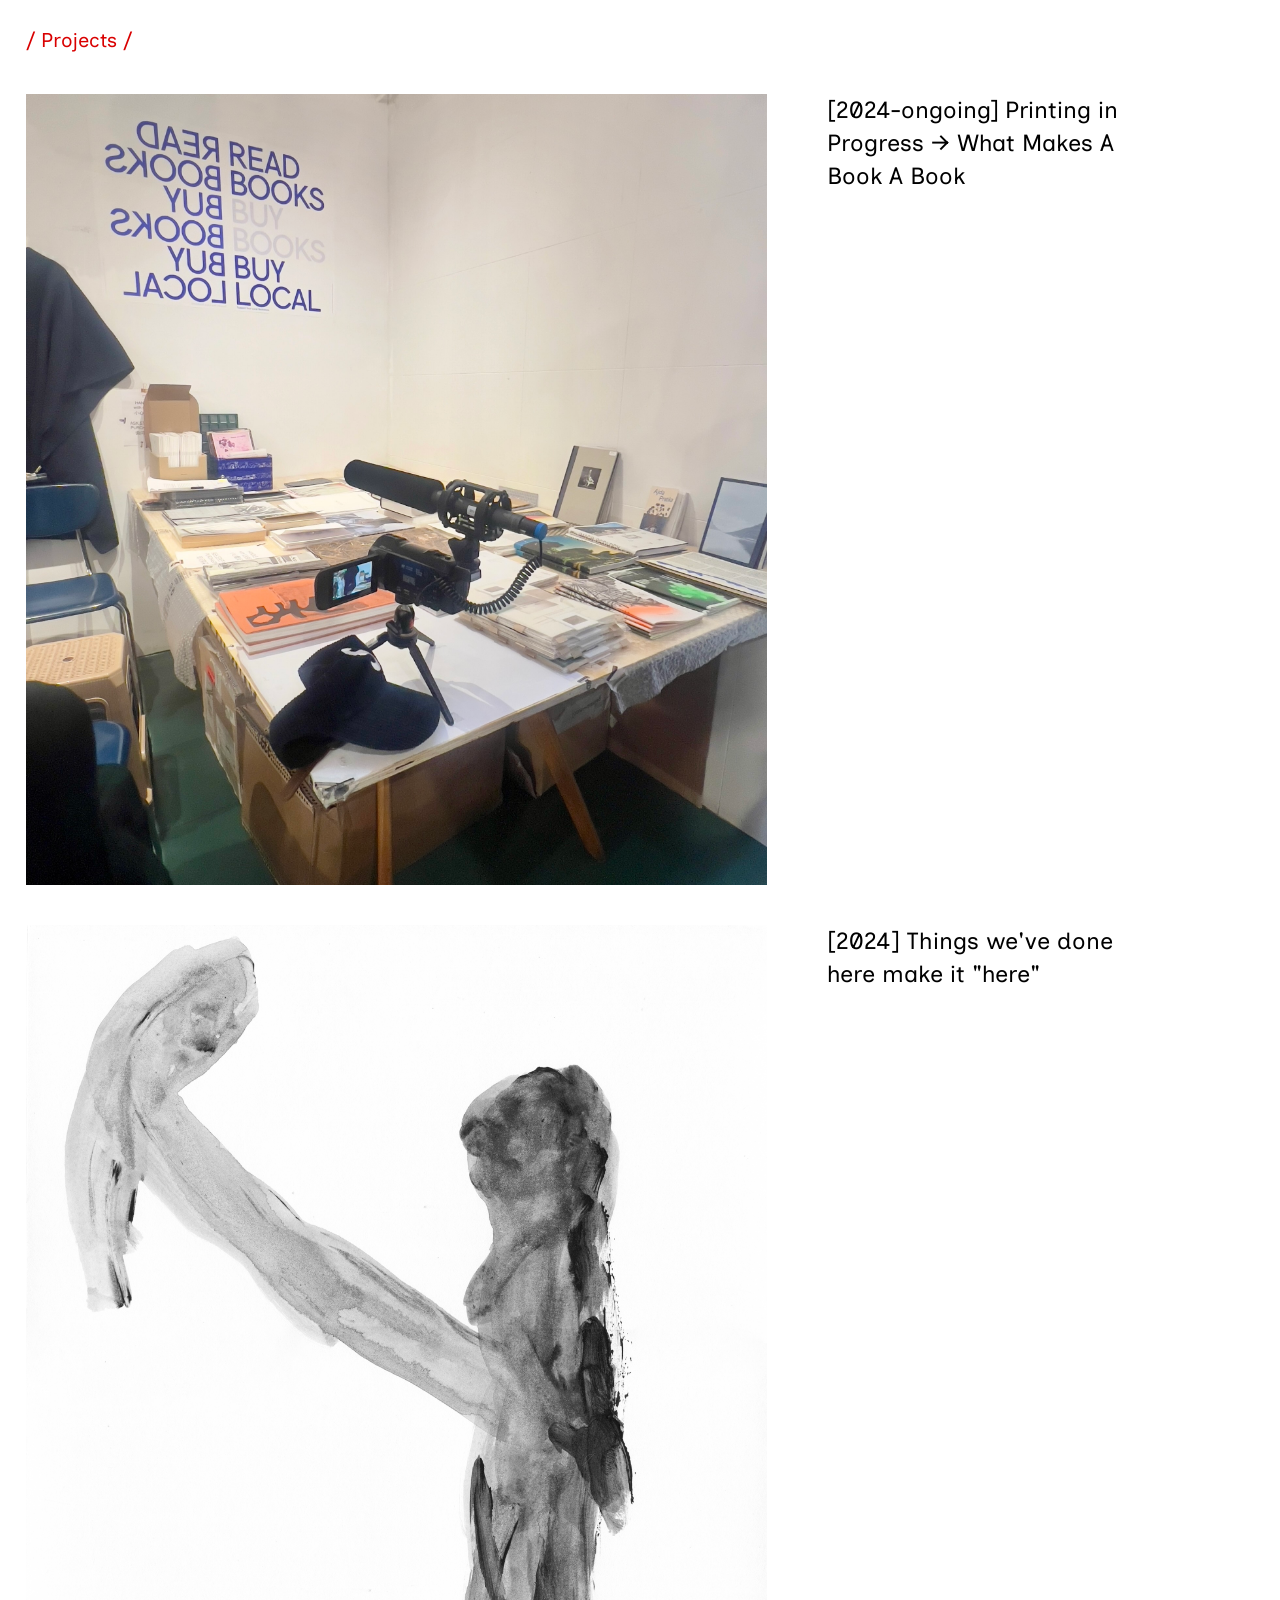
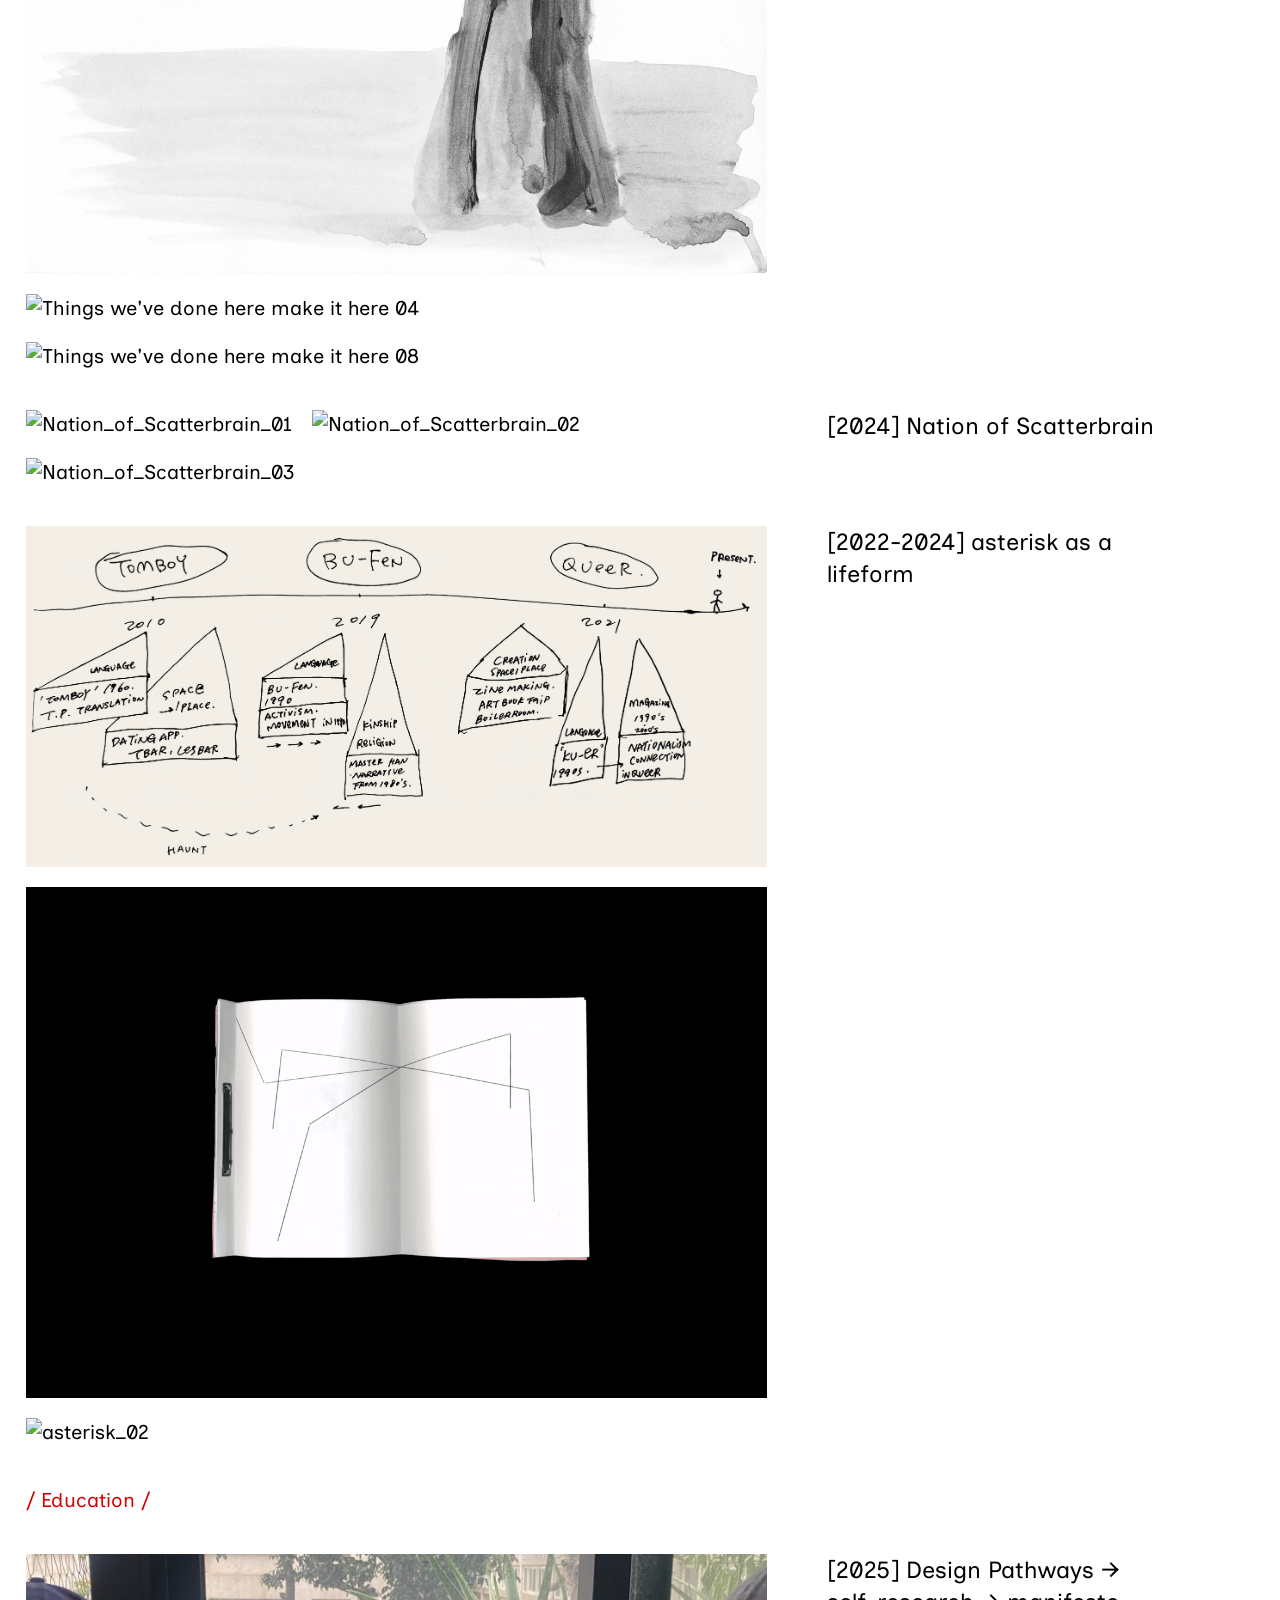
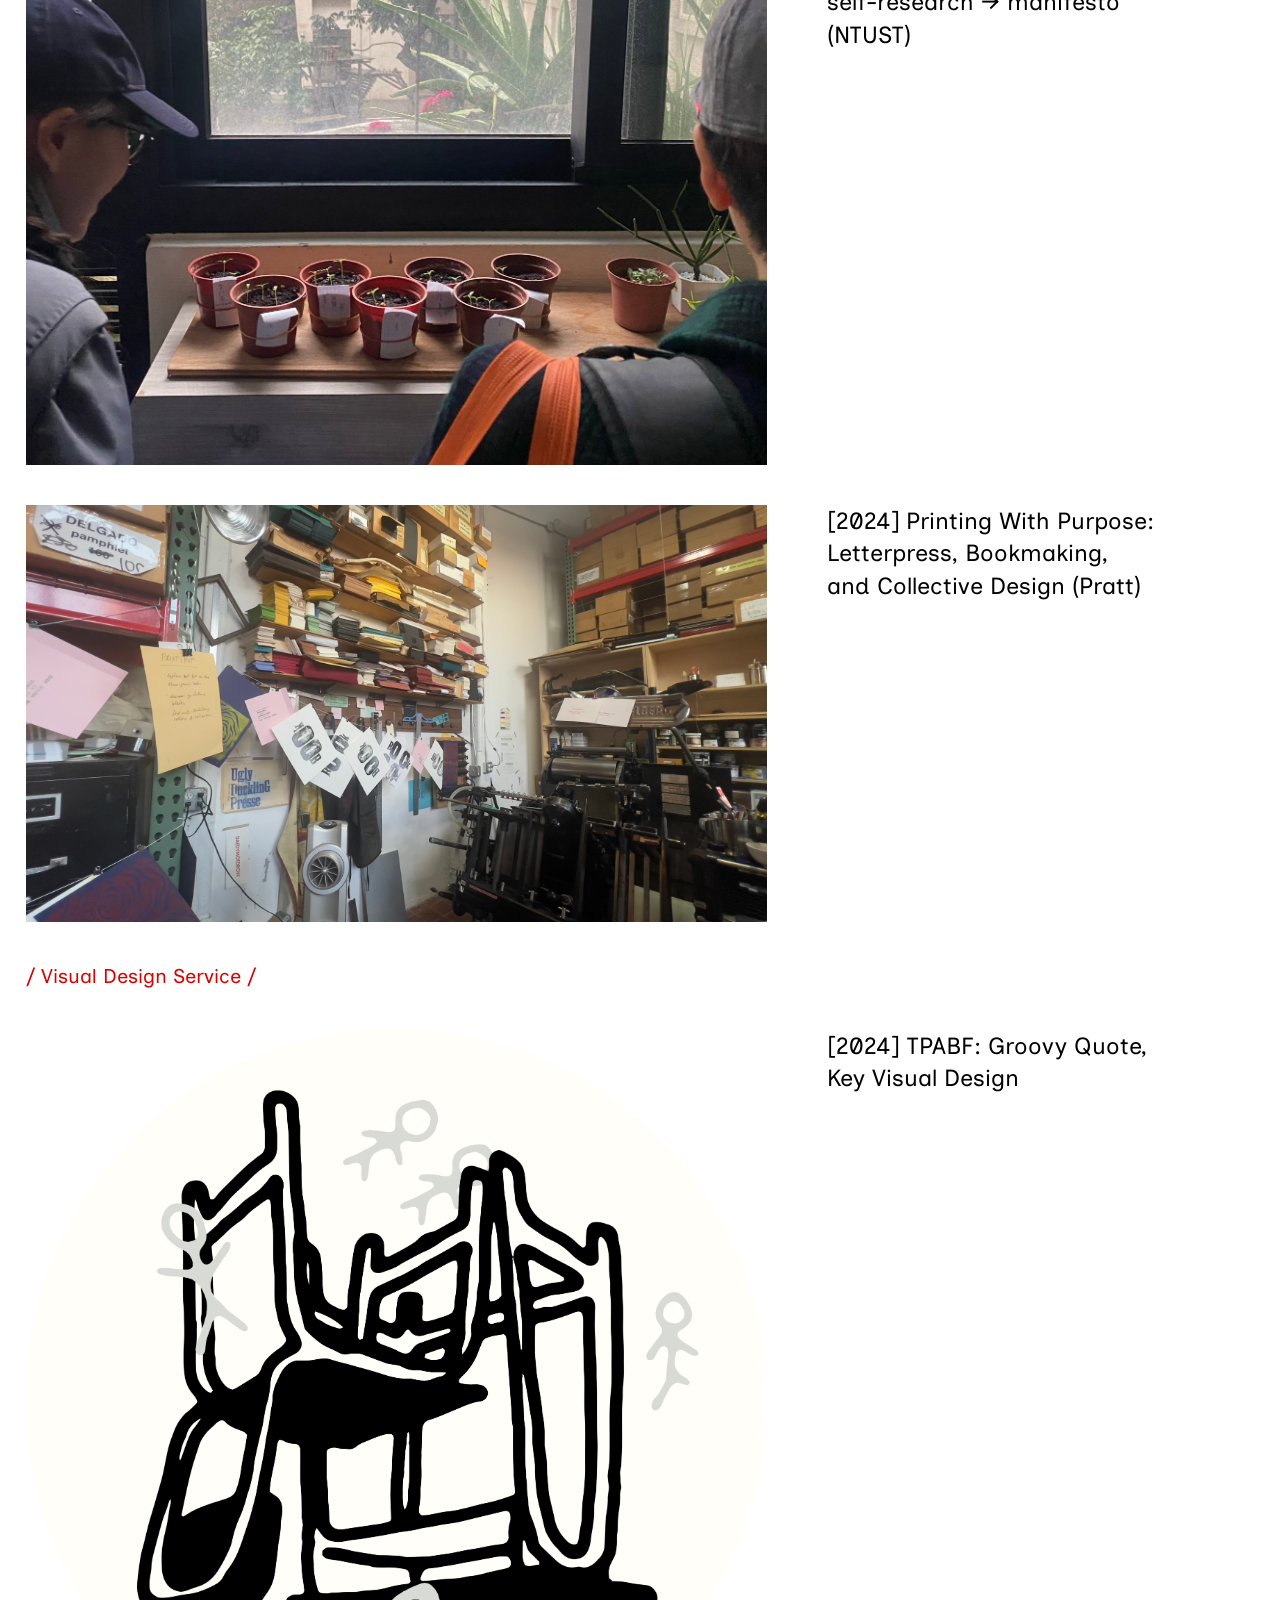
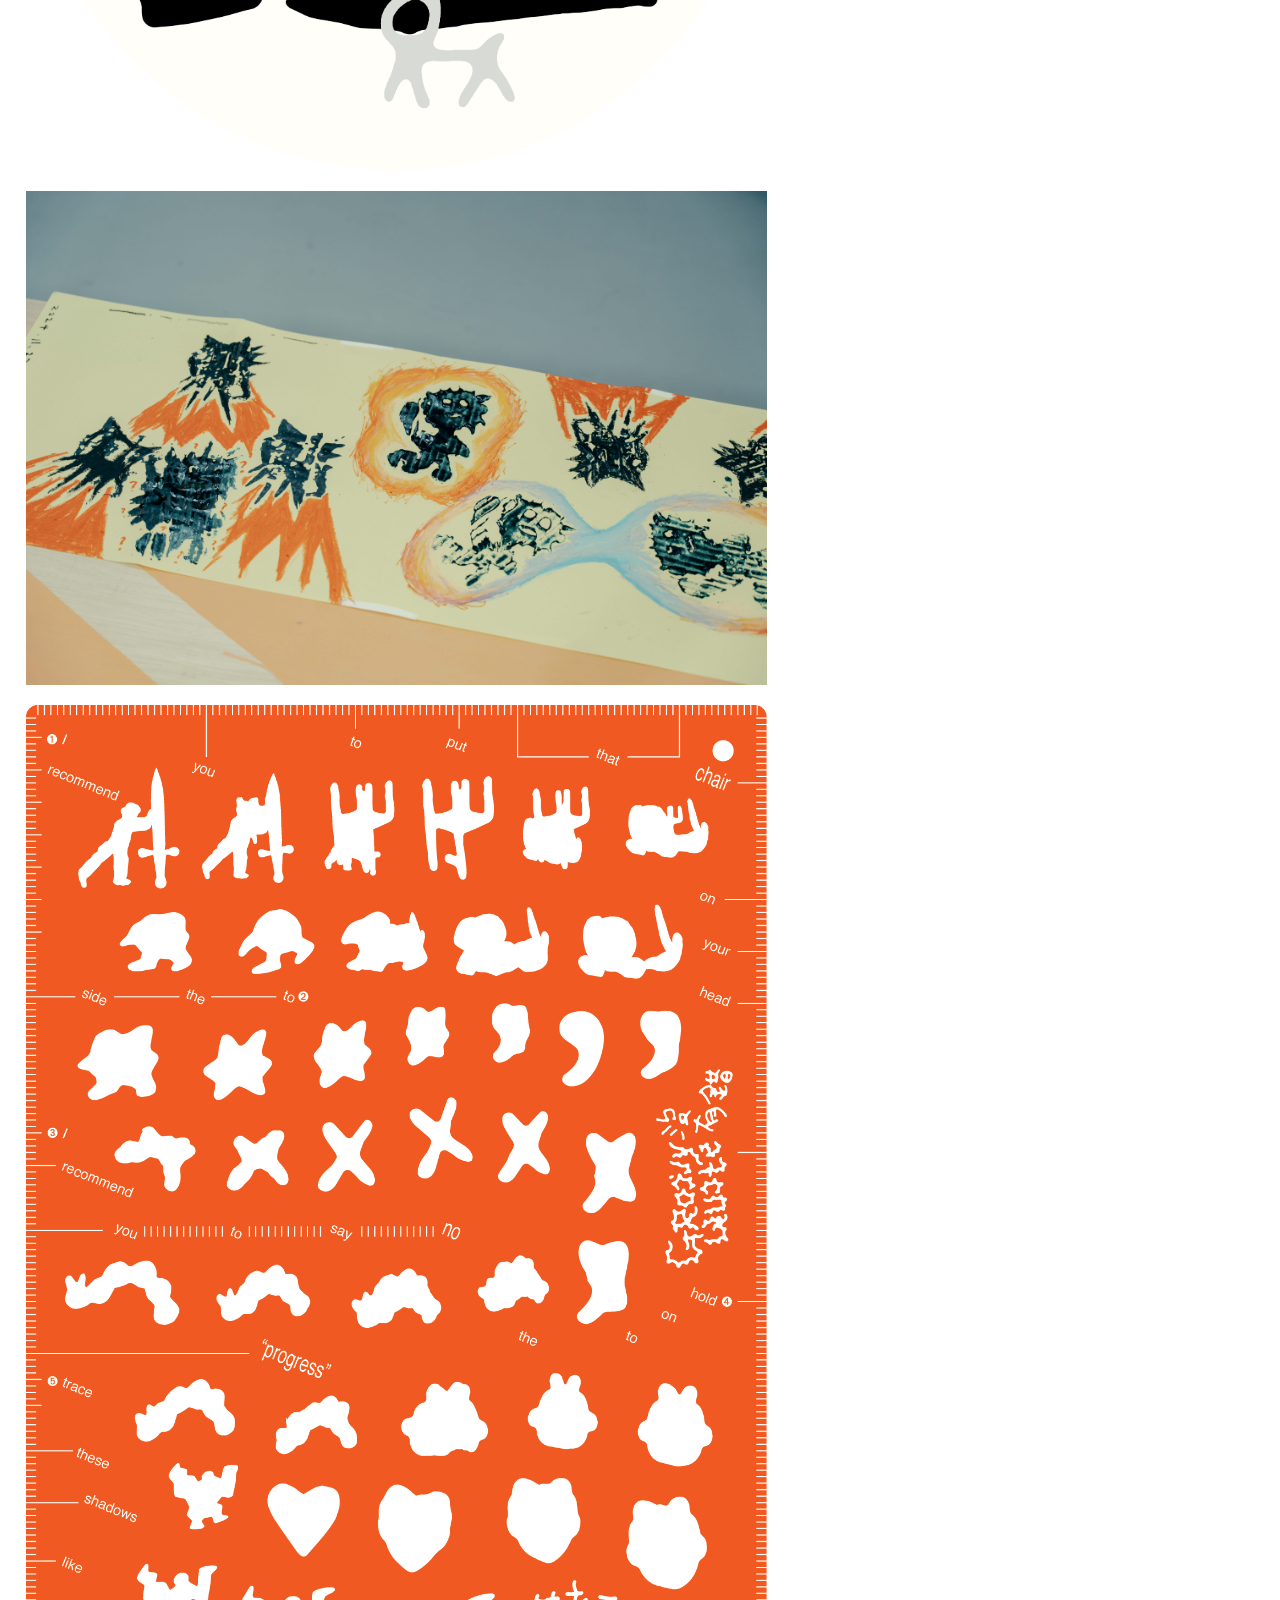
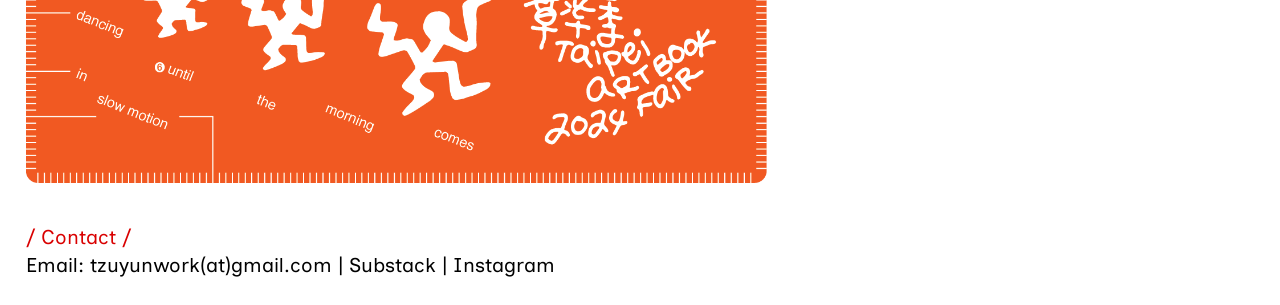
==== index.html @ a83ff228 "try out columns" ====
<!DOCTYPE html>
<html lang="en">
<head>
    <meta charset="UTF-8">
    <meta name="viewport" content="width=device-width, initial-scale=1.0">
    <title>Tzu-Yun Wei</title>

    <style>
        @import url('https://fonts.googleapis.com/css2?family=Inclusive+Sans:ital,wght@0,400;0,700;1,400;1,700&display=swap');
        
                /* Preloader styles */
        #preloader {
            position: fixed;
            top: 0;
            left: 0;
            width: 100%;
            height: 100%;
            background-color: white;
            display: flex;
            justify-content: center;
            align-items: center;
            z-index: 9999;
            transition: opacity 0.5s ease-out;
        }
        
        #preloader.fade-out {
            opacity: 0;
            pointer-events: none;
        }
        
        .preloader-gif {
            max-width: 200px;
            max-height: 200px;
        }
        
        /* Hide main content initially */
        #main-content {
            opacity: 0;
            transition: opacity 0.5s ease-in;
        }
        
        #main-content.show {
            opacity: 1;
        }

        body {
            font-family: 'Inclusive Sans', sans-serif;
            background-color: white;
            color: black;
            max-width: 90%;
            padding: 1.3em;
            margin: 0;
            line-height: 1.4;
            font-size: 20px;
        }
        
        
        a {
            color: inherit;
            text-decoration: none;
        }
        
        .title {
            color: rgb(217, 0, 0);
        }
        
        .work-item {
            margin-bottom: 0.5em;
        }

         /* Column Layout Styles */
        .project-section {
            display: grid;
            grid-template-columns: 2fr 1fr;
            gap: 2em;
            margin: 2em 0;
            align-items: start;
        }
        
        .image-container {
            display: flex;
            flex-wrap: wrap;
            gap: 1em;
            align-items: flex-start;
        }
        
        .image-container img {
            max-width: 100%;
            height: auto;
            object-fit: cover;
        }
        
        .text-container {
            padding: 0 1em;
        }
        
        .text-container h3 {
            margin: 0 0 0.5em 0;
            font-weight: 400;
        }


    </style>
</head>
<body>
    <!-- Preloader -->
    <div id="preloader">
        <img src="images/2024_preloader_memory-tapes.gif" alt="Loading..." class="preloader-gif">
    </div>

        <!-- Main Content -->
        <span class="title"> / Projects / </span>

        <!-- Project 1: What Makes A Book A Book -->
        <div class="project-section">
            <div class="image-container">
                <img src="images/WMABAB_06.JPG" alt="WMABAB_06" height="150">
            </div>
            <div class="text-container">
                <h3>[2024-ongoing] Printing in Progress → What Makes A Book A Book</h3>
            </div>
        </div>

        <!-- Project 2: Things we've done here -->
        <div class="project-section">
            <div class="image-container">
                <img src="images/things_weve_done_here_make_it_here_01.png" alt="Things we've done here make it here 01" height="180">
                <img src="images/things_weve_done_here_make_it_here_08.png" alt="Things we've done here make it here 04" height="150">
                <img src="images/things_weve_done_here_make_it_here_04.png" alt="Things we've done here make it here 08" height="100">
            </div>
            <div class="text-container">
                <h3>[2024] Things we've done here make it "here"</h3>
            </div>
        </div>

        <!-- Project 3: Nation of Scatterbrain -->
        <div class="project-section">
            <div class="image-container">
                <img src="images/Nation_of_Scatterbrain_01.jpg" alt="Nation_of_Scatterbrain_01" height="300">
                <img src="images/Nation_of_Scatterbrain_02.jpg" alt="Nation_of_Scatterbrain_02" height="200">
                <img src="images/Nation_of_Scatterbrain_03.jpg" alt="Nation_of_Scatterbrain_03" height="100">
            </div>
            <div class="text-container">
                <h3>[2024] Nation of Scatterbrain</h3>
            </div>
        </div>

        <!-- Project 4: Asterisk as a lifeform -->
        <div class="project-section">
            <div class="image-container">
                <img src="images/asterisk_01.png" alt="asterisk_01" height="100">
                <img src="images/asterisk_03.GIF" alt="asterisk_03" height="150">
                <img src="images/asterisk_02.gif" alt="asterisk_02" height="150">
            </div>
            <div class="text-container">
                <h3>[2022-2024] asterisk as a lifeform</h3>
            </div>
        </div>

        <span class="title"> / Education / </span>

        <!-- Education 1: Design Pathways -->
        <div class="project-section">
            <div class="image-container">
                <img src="images/design_paths_2.jpg" alt="design_paths_2" height="150">
            </div>
            <div class="text-container">
                <h3>[2025] Design Pathways → self-research → manifesto (NTUST)</h3>
            </div>
        </div>

        <!-- Education 2: Printing With Purpose -->
        <div class="project-section">
            <div class="image-container">
                <img src="images/Printing_with_purpose.jpg" alt="Printing_with_purpose" height="150">
            </div>
            <div class="text-container">
                <h3>[2024] Printing With Purpose: Letterpress, Bookmaking, and Collective Design (Pratt)</h3>
            </div>
        </div>

        <span class="title"> / Visual Design Service / </span>

        <!-- Service: TPABF -->
        <div class="project-section">
            <div class="image-container">
                <img src="images/tpabf_03.png" alt="tpabf_03" height="200">
                <img src="images/tpabf_06.jpg" alt="tpabf_06" height="100">
                <img src="images/tpabf_07.png" alt="tpabf_07" height="150">
            </div>
            <div class="text-container">
                <h3>[2024] TPABF: Groovy Quote, Key Visual Design</h3>
            </div>
        </div>

    <div>
        <span class="title"> / Contact / </span><br>
        Email: tzuyunwork(at)gmail.com | <a href="https://tzusnotebook.substack.com/">Substack</a> | <a href="https://www.instagram.com/bushwasroom/">Instagram </a>
    </div>

    <script>
        // Preloader functionality
        window.addEventListener('load', function() {
            const preloader = document.getElementById('preloader');
            const mainContent = document.getElementById('main-content');
            
            // Wait a minimum of 2 seconds to show the preloader
            setTimeout(function() {
                preloader.classList.add('fade-out');
                mainContent.classList.add('show');
                
                // Remove preloader from DOM after fade out
                setTimeout(function() {
                    preloader.style.display = 'none';
                }, 500);
            }, 2000);
        });
        
        // Fallback: Hide preloader after 5 seconds regardless
        setTimeout(function() {
            const preloader = document.getElementById('preloader');
            const mainContent = document.getElementById('main-content');
            
            if (preloader && !preloader.classList.contains('fade-out')) {
                preloader.classList.add('fade-out');
                mainContent.classList.add('show');
                
                setTimeout(function() {
                    preloader.style.display = 'none';
                }, 500);
            }
        }, 5000);
    </script>    
</body>
</html>
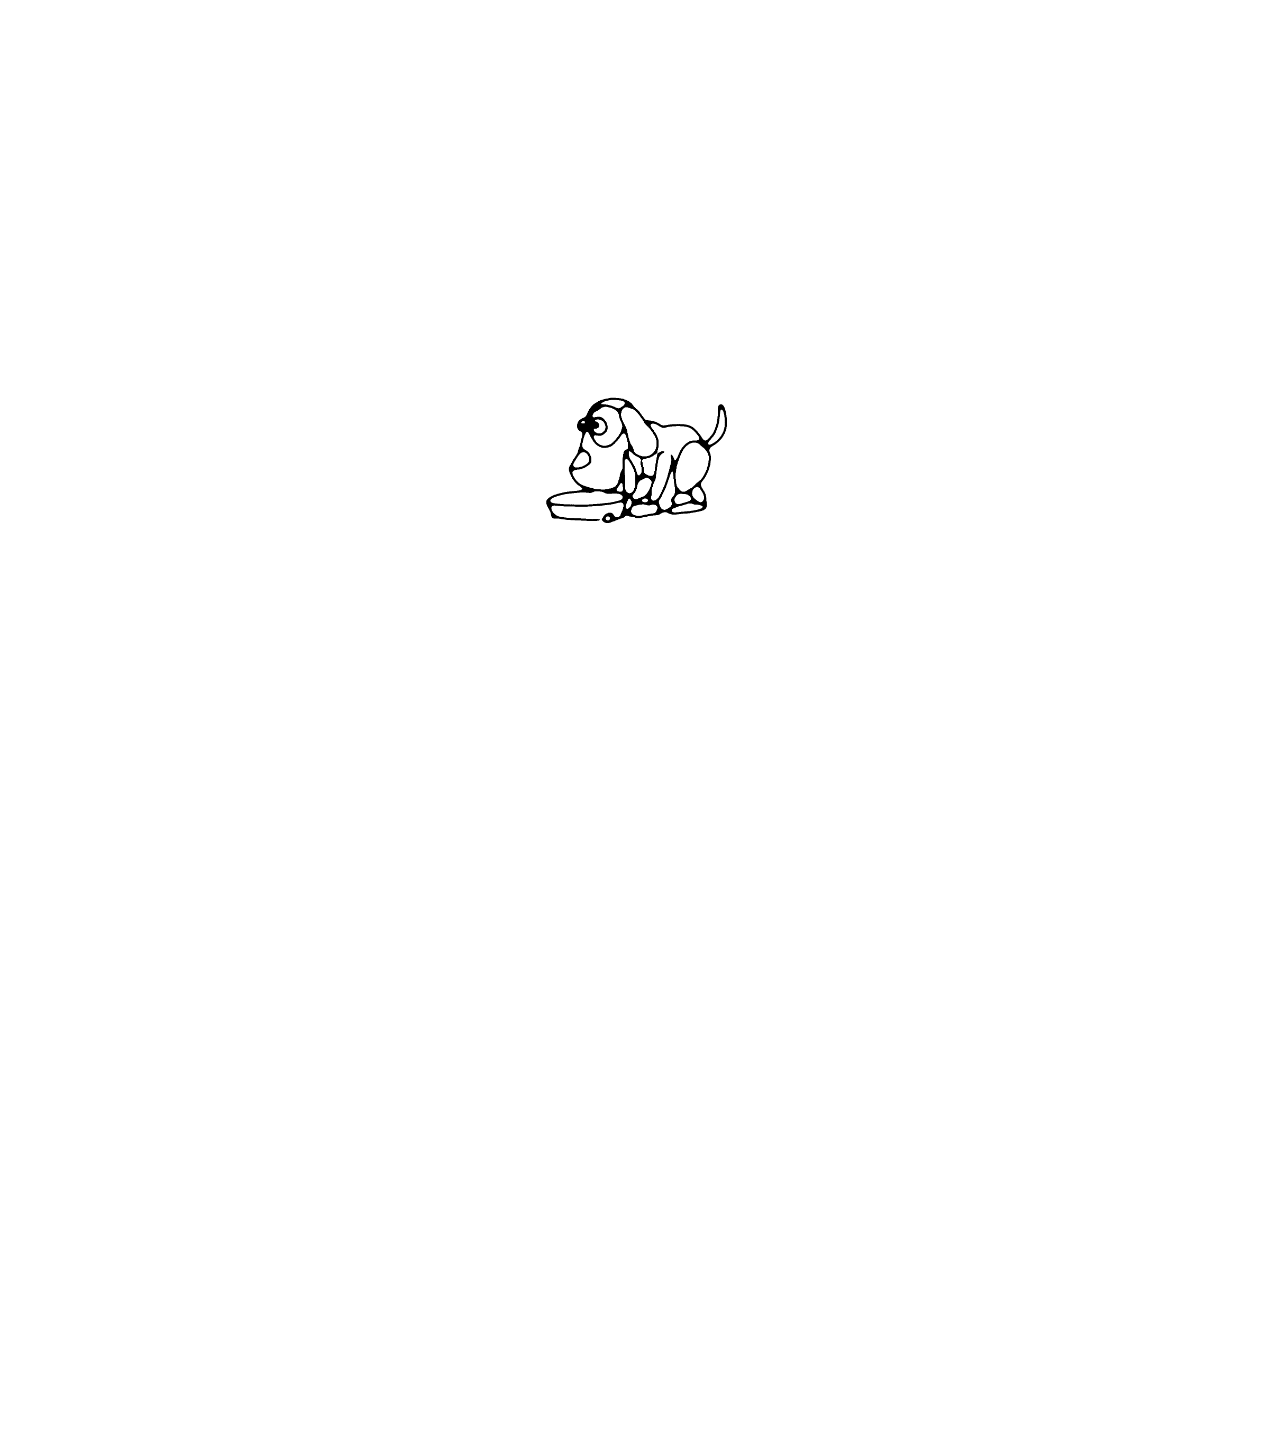
==== commit 2e3bd604: "o it works out bad" ====
--- a/index.html
+++ b/index.html
@@ -68,36 +68,35 @@
             margin-bottom: 0.5em;
         }
 
-         /* Column Layout Styles */
-        .project-section {
-            display: grid;
-            grid-template-columns: 2fr 1fr;
-            gap: 2em;
-            margin: 2em 0;
-            align-items: start;
+        /* Mobile responsive adjustments */
+        /* @media screen and (max-width: 768px) {
+            body {
+                font-size: 16px;
+                padding: 1em;
+            }
+            
+            img {
+                max-width: 100%;
+                height: auto !important;
+            }
+            
+            .preloader-gif {
+                max-width: 150px;
+                max-height: 150px;
+            }
         }
         
-        .image-container {
-            display: flex;
-            flex-wrap: wrap;
-            gap: 1em;
-            align-items: flex-start;
-        }
-        
-        .image-container img {
-            max-width: 100%;
-            height: auto;
-            object-fit: cover;
-        }
-        
-        .text-container {
-            padding: 0 1em;
-        }
-        
-        .text-container h3 {
-            margin: 0 0 0.5em 0;
-            font-weight: 400;
-        }
+        @media screen and (max-width: 480px) {
+            body {
+                font-size: 14px;
+                padding: 0.5em;
+            }
+            
+            .preloader-gif {
+                max-width: 100px;
+                max-height: 100px;
+            }
+        } */
 
 
     </style>
@@ -109,89 +108,32 @@
     </div>
 
         <!-- Main Content -->
-        <span class="title"> / Projects / </span>
+    <div id="main-content">
+    <div>
+        <img src="images/tzu.jpg" alt="tzu" height="50"> Tzu-Yun Wei (they/them) is a Taiwanese artist/designer living in Taipei. They view design as a strategic tactic to foster relatedness. Their process-based practice explores identity, multiplicity in lived experience through drawing/writing, design and curations.
+        <br><br>
+        They have collaborated with mission-driven nonprofits like Right To Play, Ugly Duckling Presse, Processing Foundation, Taipei Art Book Fair and ONEeducation to develop teaching materials for related communities.
+        As an educator, Tzu-Yun has led courses and workshops in design writing and poetic technology for Pratt Institute and National Taiwan University of Science and Technology.
+        <br><br>
+        Tzu-Yun holds an M.F.A. in Communications Design from Pratt Institute. Currently works as a co-founder Co-Assembly—a Taiwanese co-op investigating the collective power of humanizing data through research, experimentation and organizing.
+    </div>
+    
+    <div>
+        <br><br>
+        <span class="title"> / Projects / </span><br>
+        <img src="images/WMABAB_06.JPG" alt="WMABAB_06" height="150">
+        [2024-ongoing] Printing in Progress → What Makes A Book A Book <img src="images/things_weve_done_here_make_it_here_01.png" alt="Things we've done here make it here 01" height="180"> <img src="images/things_weve_done_here_make_it_here_08.png" alt="Things we've done here make it here 04" height="150">
+        <img src="images/things_weve_done_here_make_it_here_04.png" alt="Things we've done here make it here 08" height="100"> [2024] Things we've done here make it "here" <img src="images/Nation_of_Scatterbrain_01.jpg" alt="Nation_of_Scatterbrain_01" height="300">
+        <img src="images/Nation_of_Scatterbrain_02.jpg" alt="Nation_of_Scatterbrain_02" height="200"> <img src="images/Nation_of_Scatterbrain_03.jpg" alt="Nation_of_Scatterbrain_03" height="100"> [2024] Nation of Scatterbrain
+        <img src="images/asterisk_01.png" alt="asterisk_01" height="100"> <img src="images/asterisk_03.GIF" alt="asterisk_03" height="150"> <img src="images/asterisk_02.gif" alt="asterisk_02" height="150"> [2022-2024] asterisk as a lifeform
 
-        <!-- Project 1: What Makes A Book A Book -->
-        <div class="project-section">
-            <div class="image-container">
-                <img src="images/WMABAB_06.JPG" alt="WMABAB_06" height="150">
-            </div>
-            <div class="text-container">
-                <h3>[2024-ongoing] Printing in Progress → What Makes A Book A Book</h3>
-            </div>
-        </div>
-
-        <!-- Project 2: Things we've done here -->
-        <div class="project-section">
-            <div class="image-container">
-                <img src="images/things_weve_done_here_make_it_here_01.png" alt="Things we've done here make it here 01" height="180">
-                <img src="images/things_weve_done_here_make_it_here_08.png" alt="Things we've done here make it here 04" height="150">
-                <img src="images/things_weve_done_here_make_it_here_04.png" alt="Things we've done here make it here 08" height="100">
-            </div>
-            <div class="text-container">
-                <h3>[2024] Things we've done here make it "here"</h3>
-            </div>
-        </div>
-
-        <!-- Project 3: Nation of Scatterbrain -->
-        <div class="project-section">
-            <div class="image-container">
-                <img src="images/Nation_of_Scatterbrain_01.jpg" alt="Nation_of_Scatterbrain_01" height="300">
-                <img src="images/Nation_of_Scatterbrain_02.jpg" alt="Nation_of_Scatterbrain_02" height="200">
-                <img src="images/Nation_of_Scatterbrain_03.jpg" alt="Nation_of_Scatterbrain_03" height="100">
-            </div>
-            <div class="text-container">
-                <h3>[2024] Nation of Scatterbrain</h3>
-            </div>
-        </div>
-
-        <!-- Project 4: Asterisk as a lifeform -->
-        <div class="project-section">
-            <div class="image-container">
-                <img src="images/asterisk_01.png" alt="asterisk_01" height="100">
-                <img src="images/asterisk_03.GIF" alt="asterisk_03" height="150">
-                <img src="images/asterisk_02.gif" alt="asterisk_02" height="150">
-            </div>
-            <div class="text-container">
-                <h3>[2022-2024] asterisk as a lifeform</h3>
-            </div>
-        </div>
-
-        <span class="title"> / Education / </span>
-
-        <!-- Education 1: Design Pathways -->
-        <div class="project-section">
-            <div class="image-container">
-                <img src="images/design_paths_2.jpg" alt="design_paths_2" height="150">
-            </div>
-            <div class="text-container">
-                <h3>[2025] Design Pathways → self-research → manifesto (NTUST)</h3>
-            </div>
-        </div>
-
-        <!-- Education 2: Printing With Purpose -->
-        <div class="project-section">
-            <div class="image-container">
-                <img src="images/Printing_with_purpose.jpg" alt="Printing_with_purpose" height="150">
-            </div>
-            <div class="text-container">
-                <h3>[2024] Printing With Purpose: Letterpress, Bookmaking, and Collective Design (Pratt)</h3>
-            </div>
-        </div>
-
-        <span class="title"> / Visual Design Service / </span>
-
-        <!-- Service: TPABF -->
-        <div class="project-section">
-            <div class="image-container">
-                <img src="images/tpabf_03.png" alt="tpabf_03" height="200">
-                <img src="images/tpabf_06.jpg" alt="tpabf_06" height="100">
-                <img src="images/tpabf_07.png" alt="tpabf_07" height="150">
-            </div>
-            <div class="text-container">
-                <h3>[2024] TPABF: Groovy Quote, Key Visual Design</h3>
-            </div>
-        </div>
+        <span class="title"> / Education / </span> <img src="images/design_paths_2.jpg" alt="design_paths_2" height="150"> [2025] Design Pathways → self-research → manifesto (NTUST) <img src="images/Printing_with_purpose.jpg" alt="Printing_with_purpose" height="150"> [2024] Printing With Purpose: Letterpress, Bookmaking, and Collective Design (Pratt) <span class="title"> / Visual Design Service / </span><br>
+        <img src="images/tpabf_03.png" alt="tpabf_03" height="200">
+        <img src="images/tpabf_06.jpg" alt="tpabf_06" height="100">
+        <img src="images/tpabf_07.png" alt="tpabf_07" height="150">
+        [2024] TPABF: Groovy Quote, Key Visual Design<br>
+        <br> <img src="images/2024_preloader_memory-tapes.gif" alt="2024_preloader_memory-tapes" height="50"> <br>
+    </div>
 
     <div>
         <span class="title"> / Contact / </span><br>
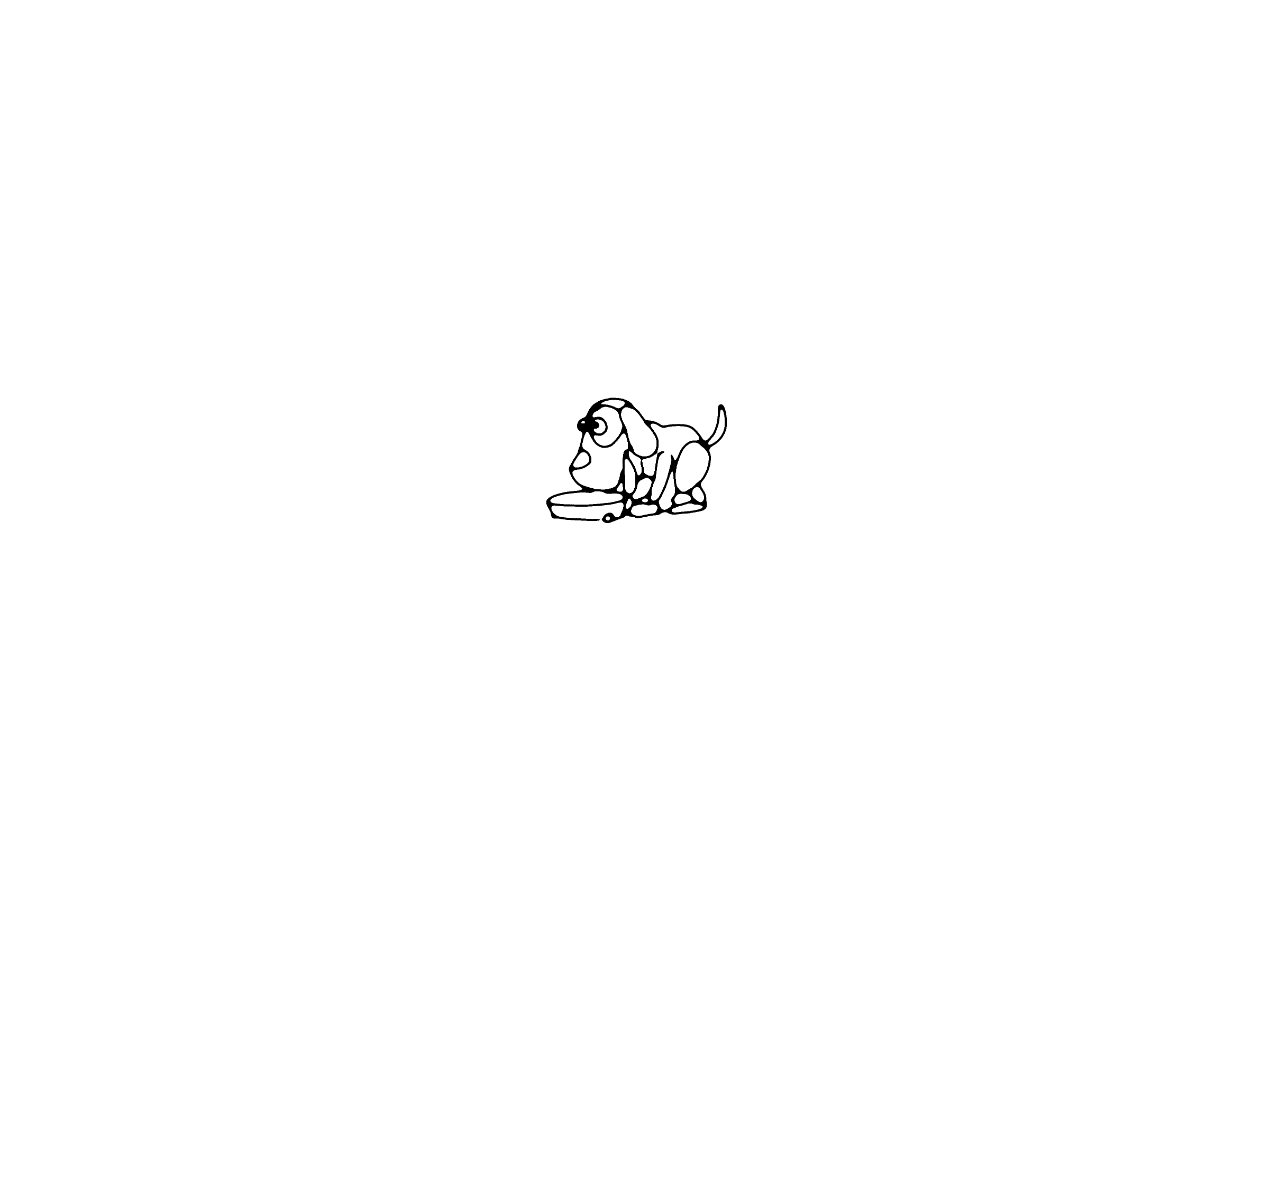
==== commit 8a5edbbf: "change all the images' height to 50" ====
--- a/index.html
+++ b/index.html
@@ -121,16 +121,16 @@
     <div>
         <br><br>
         <span class="title"> / Projects / </span><br>
-        <img src="images/WMABAB_06.JPG" alt="WMABAB_06" height="150">
-        [2024-ongoing] Printing in Progress → What Makes A Book A Book <img src="images/things_weve_done_here_make_it_here_01.png" alt="Things we've done here make it here 01" height="180"> <img src="images/things_weve_done_here_make_it_here_08.png" alt="Things we've done here make it here 04" height="150">
-        <img src="images/things_weve_done_here_make_it_here_04.png" alt="Things we've done here make it here 08" height="100"> [2024] Things we've done here make it "here" <img src="images/Nation_of_Scatterbrain_01.jpg" alt="Nation_of_Scatterbrain_01" height="300">
-        <img src="images/Nation_of_Scatterbrain_02.jpg" alt="Nation_of_Scatterbrain_02" height="200"> <img src="images/Nation_of_Scatterbrain_03.jpg" alt="Nation_of_Scatterbrain_03" height="100"> [2024] Nation of Scatterbrain
-        <img src="images/asterisk_01.png" alt="asterisk_01" height="100"> <img src="images/asterisk_03.GIF" alt="asterisk_03" height="150"> <img src="images/asterisk_02.gif" alt="asterisk_02" height="150"> [2022-2024] asterisk as a lifeform
+        <img src="images/WMABAB_06.JPG" alt="WMABAB_06" height="50">
+        [2024-ongoing] Printing in Progress → What Makes A Book A Book <img src="images/things_weve_done_here_make_it_here_01.png" alt="Things we've done here make it here 01" height="180"> <img src="images/things_weve_done_here_make_it_here_08.png" alt="Things we've done here make it here 04" height="50">
+        <img src="images/things_weve_done_here_make_it_here_04.png" alt="Things we've done here make it here 08" height="100"> [2024] Things we've done here make it "here" <img src="images/Nation_of_Scatterbrain_01.jpg" alt="Nation_of_Scatterbrain_01" height="50">
+        <img src="images/Nation_of_Scatterbrain_02.jpg" alt="Nation_of_Scatterbrain_02" height="50"> <img src="images/Nation_of_Scatterbrain_03.jpg" alt="Nation_of_Scatterbrain_03" height="50"> [2024] Nation of Scatterbrain
+        <img src="images/asterisk_01.png" alt="asterisk_01" height="50"> <img src="images/asterisk_03.GIF" alt="asterisk_03" height="50"> <img src="images/asterisk_02.gif" alt="asterisk_02" height="50"> [2022-2024] asterisk as a lifeform
 
-        <span class="title"> / Education / </span> <img src="images/design_paths_2.jpg" alt="design_paths_2" height="150"> [2025] Design Pathways → self-research → manifesto (NTUST) <img src="images/Printing_with_purpose.jpg" alt="Printing_with_purpose" height="150"> [2024] Printing With Purpose: Letterpress, Bookmaking, and Collective Design (Pratt) <span class="title"> / Visual Design Service / </span><br>
-        <img src="images/tpabf_03.png" alt="tpabf_03" height="200">
-        <img src="images/tpabf_06.jpg" alt="tpabf_06" height="100">
-        <img src="images/tpabf_07.png" alt="tpabf_07" height="150">
+        <span class="title"> / Education / </span> <img src="images/design_paths_2.jpg" alt="design_paths_2" height="50"> [2025] Design Pathways → self-research → manifesto (NTUST) <img src="images/Printing_with_purpose.jpg" alt="Printing_with_purpose" height="150"> [2024] Printing With Purpose: Letterpress, Bookmaking, and Collective Design (Pratt) <span class="title"> / Visual Design Service / </span><br>
+        <img src="images/tpabf_03.png" alt="tpabf_03" height="50">
+        <img src="images/tpabf_06.jpg" alt="tpabf_06" height="50">
+        <img src="images/tpabf_07.png" alt="tpabf_07" height="50">
         [2024] TPABF: Groovy Quote, Key Visual Design<br>
         <br> <img src="images/2024_preloader_memory-tapes.gif" alt="2024_preloader_memory-tapes" height="50"> <br>
     </div>
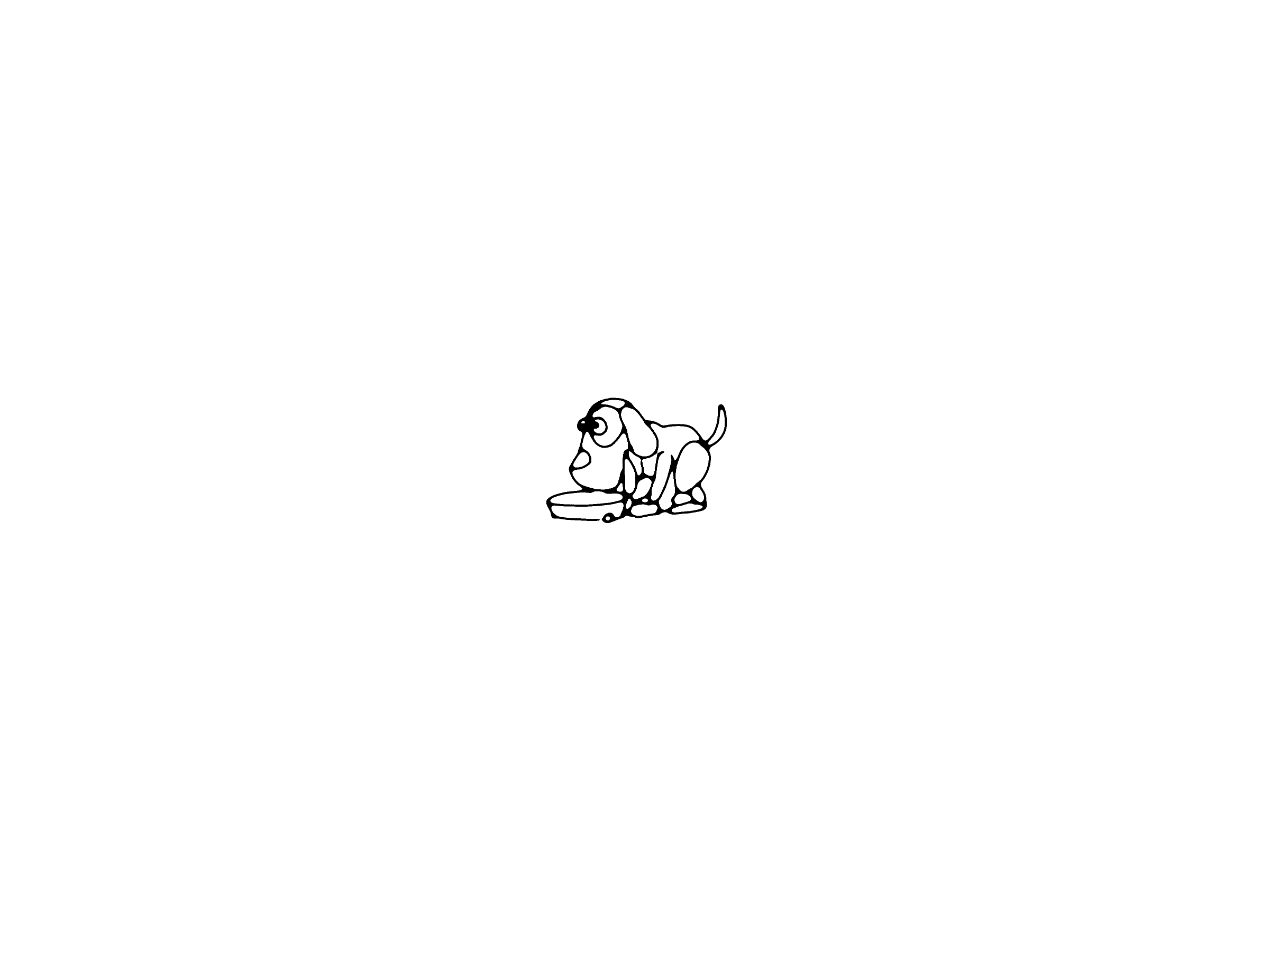
==== commit c5744ac3: "all 50" ====
--- a/index.html
+++ b/index.html
@@ -122,12 +122,12 @@
         <br><br>
         <span class="title"> / Projects / </span><br>
         <img src="images/WMABAB_06.JPG" alt="WMABAB_06" height="50">
-        [2024-ongoing] Printing in Progress → What Makes A Book A Book <img src="images/things_weve_done_here_make_it_here_01.png" alt="Things we've done here make it here 01" height="180"> <img src="images/things_weve_done_here_make_it_here_08.png" alt="Things we've done here make it here 04" height="50">
-        <img src="images/things_weve_done_here_make_it_here_04.png" alt="Things we've done here make it here 08" height="100"> [2024] Things we've done here make it "here" <img src="images/Nation_of_Scatterbrain_01.jpg" alt="Nation_of_Scatterbrain_01" height="50">
+        [2024-ongoing] Printing in Progress → What Makes A Book A Book <img src="images/things_weve_done_here_make_it_here_01.png" alt="Things we've done here make it here 01" height="50"> <img src="images/things_weve_done_here_make_it_here_08.png" alt="Things we've done here make it here 04" height="50">
+        <img src="images/things_weve_done_here_make_it_here_04.png" alt="Things we've done here make it here 08" height="50"> [2024] Things we've done here make it "here" <img src="images/Nation_of_Scatterbrain_01.jpg" alt="Nation_of_Scatterbrain_01" height="50">
         <img src="images/Nation_of_Scatterbrain_02.jpg" alt="Nation_of_Scatterbrain_02" height="50"> <img src="images/Nation_of_Scatterbrain_03.jpg" alt="Nation_of_Scatterbrain_03" height="50"> [2024] Nation of Scatterbrain
         <img src="images/asterisk_01.png" alt="asterisk_01" height="50"> <img src="images/asterisk_03.GIF" alt="asterisk_03" height="50"> <img src="images/asterisk_02.gif" alt="asterisk_02" height="50"> [2022-2024] asterisk as a lifeform
 
-        <span class="title"> / Education / </span> <img src="images/design_paths_2.jpg" alt="design_paths_2" height="50"> [2025] Design Pathways → self-research → manifesto (NTUST) <img src="images/Printing_with_purpose.jpg" alt="Printing_with_purpose" height="150"> [2024] Printing With Purpose: Letterpress, Bookmaking, and Collective Design (Pratt) <span class="title"> / Visual Design Service / </span><br>
+        <span class="title"> / Education / </span> <img src="images/design_paths_2.jpg" alt="design_paths_2" height="50"> [2025] Design Pathways → self-research → manifesto (NTUST) <img src="images/Printing_with_purpose.jpg" alt="Printing_with_purpose" height="50"> [2024] Printing With Purpose: Letterpress, Bookmaking, and Collective Design (Pratt) <span class="title"> / Visual Design Service / </span><br>
         <img src="images/tpabf_03.png" alt="tpabf_03" height="50">
         <img src="images/tpabf_06.jpg" alt="tpabf_06" height="50">
         <img src="images/tpabf_07.png" alt="tpabf_07" height="50">
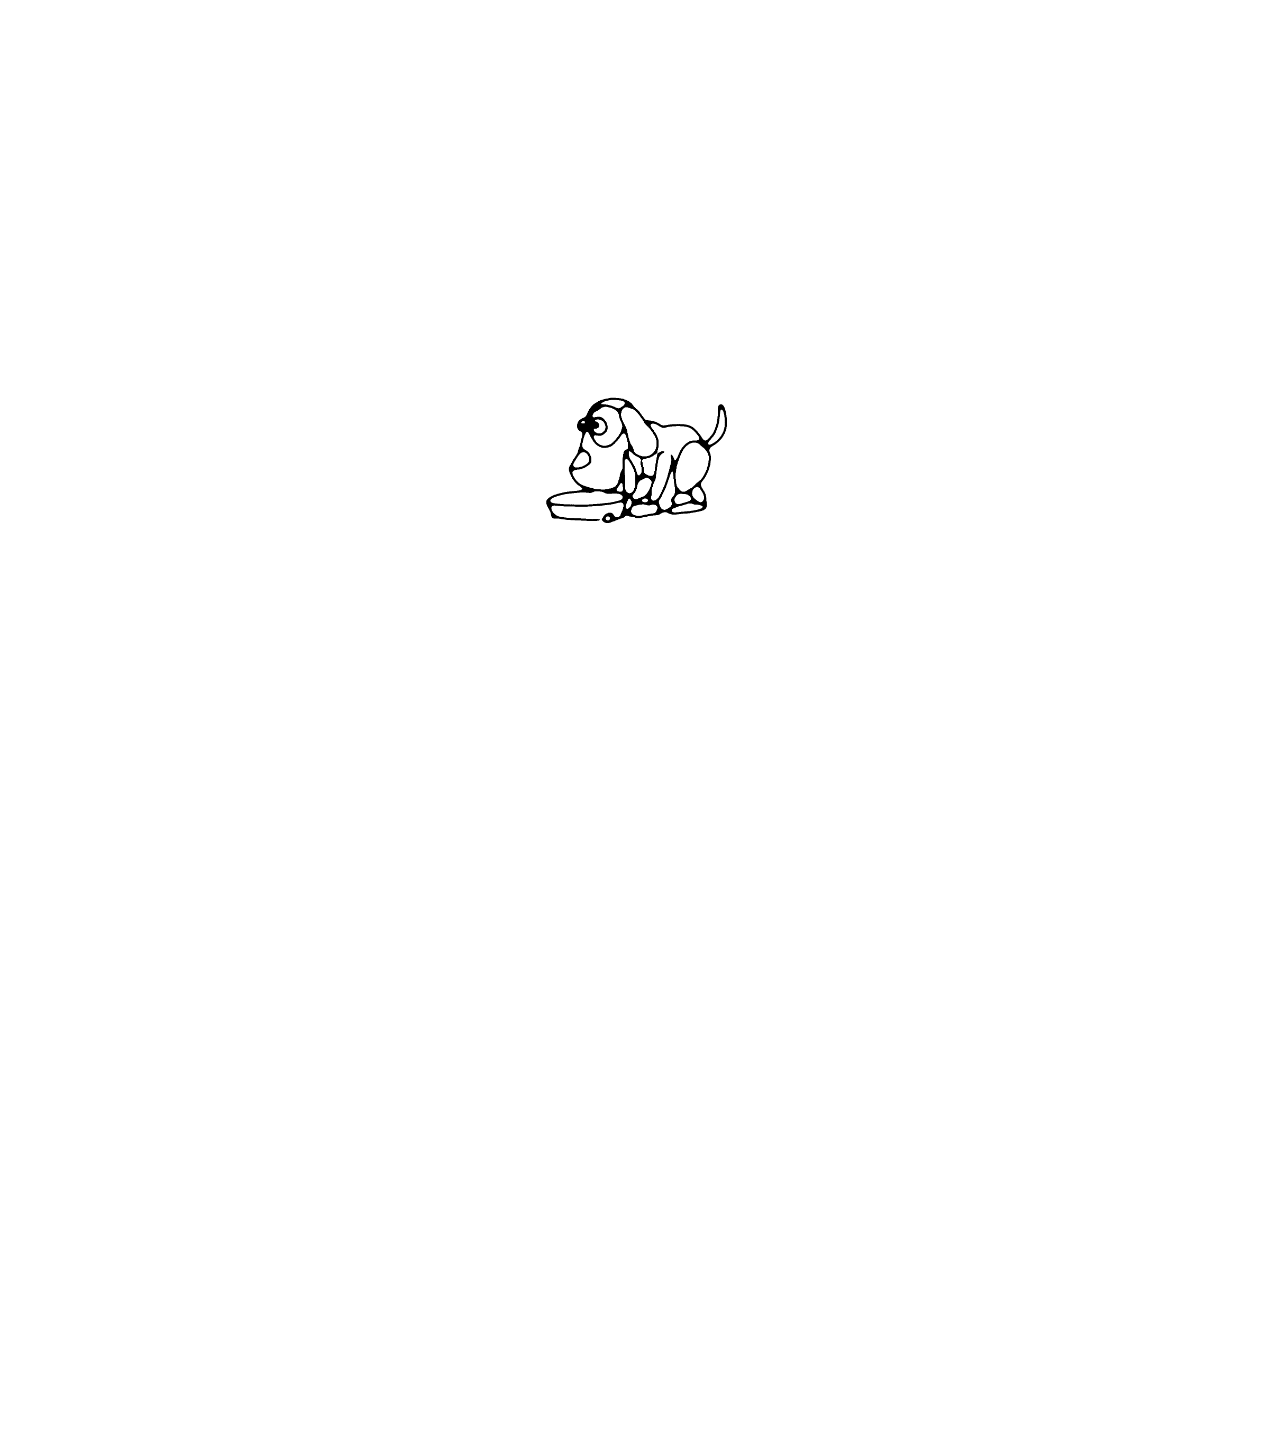
==== commit ea12e0d0: "no change" ====
--- a/index.html
+++ b/index.html
@@ -121,16 +121,16 @@
     <div>
         <br><br>
         <span class="title"> / Projects / </span><br>
-        <img src="images/WMABAB_06.JPG" alt="WMABAB_06" height="50">
-        [2024-ongoing] Printing in Progress → What Makes A Book A Book <img src="images/things_weve_done_here_make_it_here_01.png" alt="Things we've done here make it here 01" height="50"> <img src="images/things_weve_done_here_make_it_here_08.png" alt="Things we've done here make it here 04" height="50">
-        <img src="images/things_weve_done_here_make_it_here_04.png" alt="Things we've done here make it here 08" height="50"> [2024] Things we've done here make it "here" <img src="images/Nation_of_Scatterbrain_01.jpg" alt="Nation_of_Scatterbrain_01" height="50">
-        <img src="images/Nation_of_Scatterbrain_02.jpg" alt="Nation_of_Scatterbrain_02" height="50"> <img src="images/Nation_of_Scatterbrain_03.jpg" alt="Nation_of_Scatterbrain_03" height="50"> [2024] Nation of Scatterbrain
-        <img src="images/asterisk_01.png" alt="asterisk_01" height="50"> <img src="images/asterisk_03.GIF" alt="asterisk_03" height="50"> <img src="images/asterisk_02.gif" alt="asterisk_02" height="50"> [2022-2024] asterisk as a lifeform
+        <img src="images/WMABAB_06.JPG" alt="WMABAB_06" height="150">
+        [2024-ongoing] Printing in Progress → What Makes A Book A Book <img src="images/things_weve_done_here_make_it_here_01.png" alt="Things we've done here make it here 01" height="180"> <img src="images/things_weve_done_here_make_it_here_08.png" alt="Things we've done here make it here 04" height="150">
+        <img src="images/things_weve_done_here_make_it_here_04.png" alt="Things we've done here make it here 08" height="100"> [2024] Things we've done here make it "here" <img src="images/Nation_of_Scatterbrain_01.jpg" alt="Nation_of_Scatterbrain_01" height="300">
+        <img src="images/Nation_of_Scatterbrain_02.jpg" alt="Nation_of_Scatterbrain_02" height="200"> <img src="images/Nation_of_Scatterbrain_03.jpg" alt="Nation_of_Scatterbrain_03" height="100"> [2024] Nation of Scatterbrain
+        <img src="images/asterisk_01.png" alt="asterisk_01" height="100"> <img src="images/asterisk_03.GIF" alt="asterisk_03" height="150"> <img src="images/asterisk_02.gif" alt="asterisk_02" height="150"> [2022-2024] asterisk as a lifeform
 
-        <span class="title"> / Education / </span> <img src="images/design_paths_2.jpg" alt="design_paths_2" height="50"> [2025] Design Pathways → self-research → manifesto (NTUST) <img src="images/Printing_with_purpose.jpg" alt="Printing_with_purpose" height="50"> [2024] Printing With Purpose: Letterpress, Bookmaking, and Collective Design (Pratt) <span class="title"> / Visual Design Service / </span><br>
-        <img src="images/tpabf_03.png" alt="tpabf_03" height="50">
-        <img src="images/tpabf_06.jpg" alt="tpabf_06" height="50">
-        <img src="images/tpabf_07.png" alt="tpabf_07" height="50">
+        <span class="title"> / Education / </span> <img src="images/design_paths_2.jpg" alt="design_paths_2" height="150"> [2025] Design Pathways → self-research → manifesto (NTUST) <img src="images/Printing_with_purpose.jpg" alt="Printing_with_purpose" height="150"> [2024] Printing With Purpose: Letterpress, Bookmaking, and Collective Design (Pratt) <span class="title"> / Visual Design Service / </span><br>
+        <img src="images/tpabf_03.png" alt="tpabf_03" height="200">
+        <img src="images/tpabf_06.jpg" alt="tpabf_06" height="100">
+        <img src="images/tpabf_07.png" alt="tpabf_07" height="150">
         [2024] TPABF: Groovy Quote, Key Visual Design<br>
         <br> <img src="images/2024_preloader_memory-tapes.gif" alt="2024_preloader_memory-tapes" height="50"> <br>
     </div>
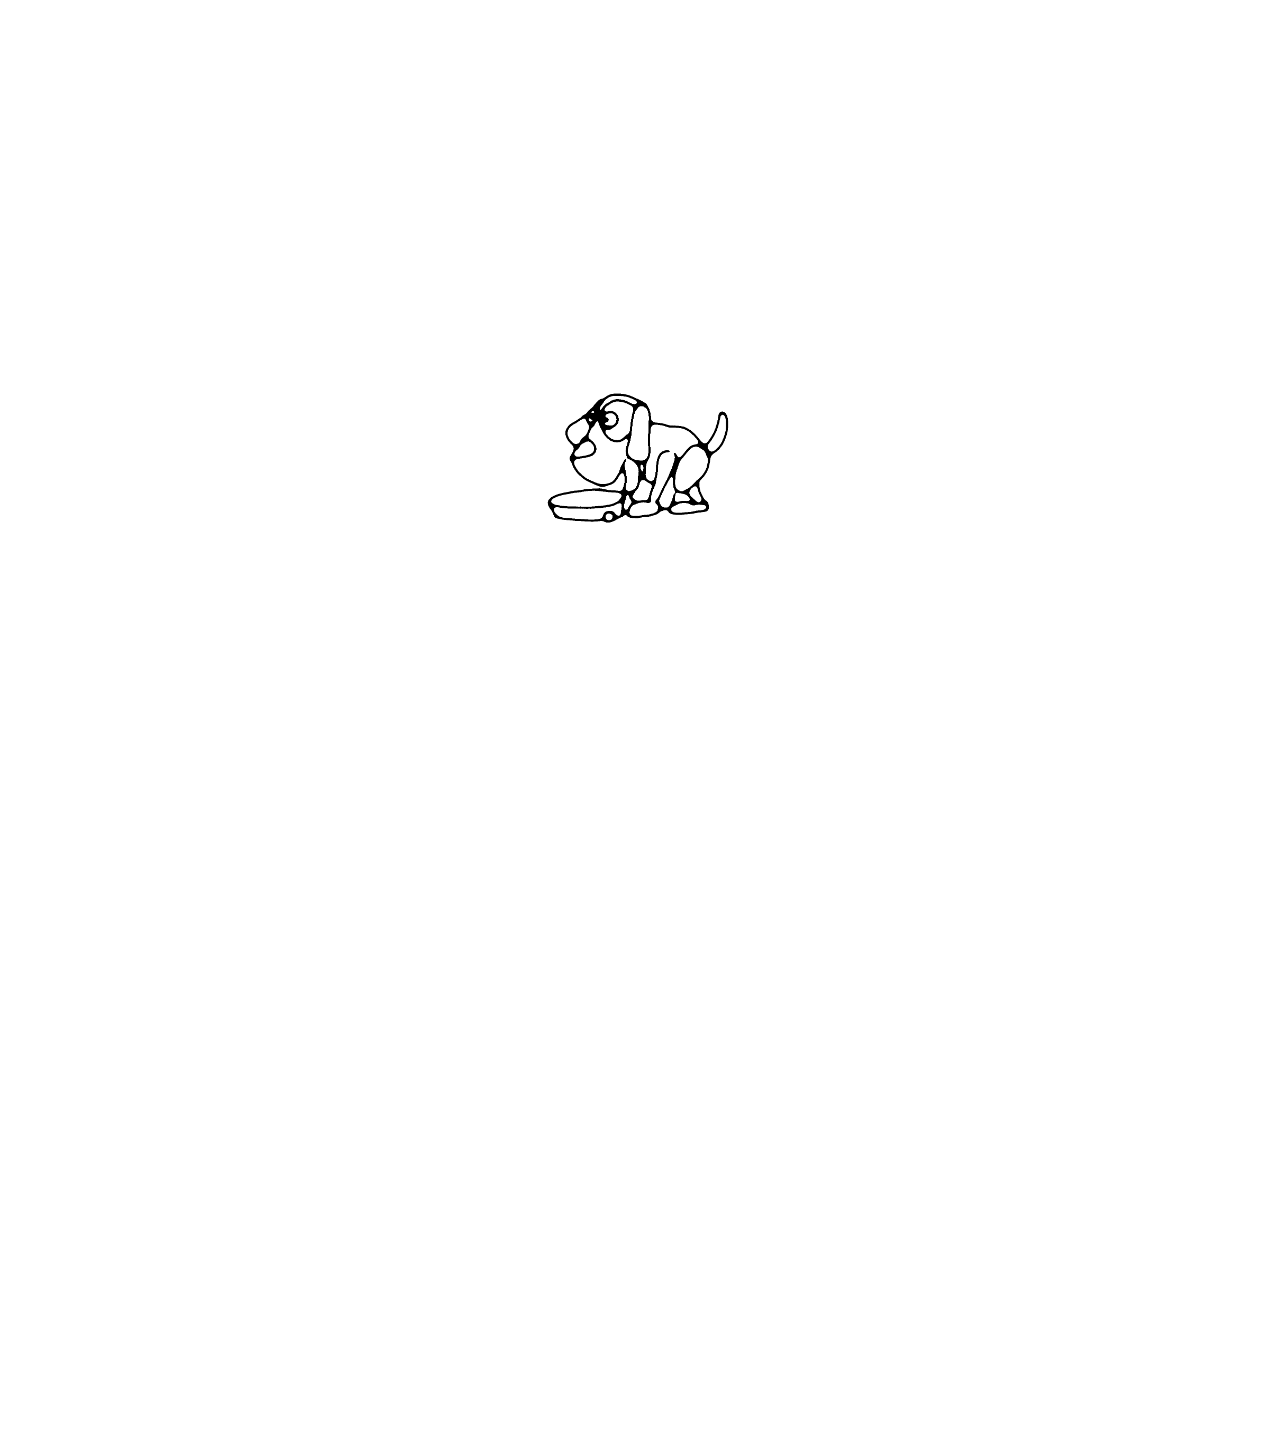
==== commit a6ac8d21: "add playground and where is new york" ====
--- a/index.html
+++ b/index.html
@@ -131,7 +131,7 @@
         <img src="images/tpabf_03.png" alt="tpabf_03" height="200">
         <img src="images/tpabf_06.jpg" alt="tpabf_06" height="100">
         <img src="images/tpabf_07.png" alt="tpabf_07" height="150">
-        [2024] TPABF: Groovy Quote, Key Visual Design<br>
+        [2024] TPABF: Groovy Quote, Key Visual Design<br> <span class="title"> / Playground / </span> <a href="new york.html">[2023] where is new york</a>
         <br> <img src="images/2024_preloader_memory-tapes.gif" alt="2024_preloader_memory-tapes" height="50"> <br>
     </div>
 
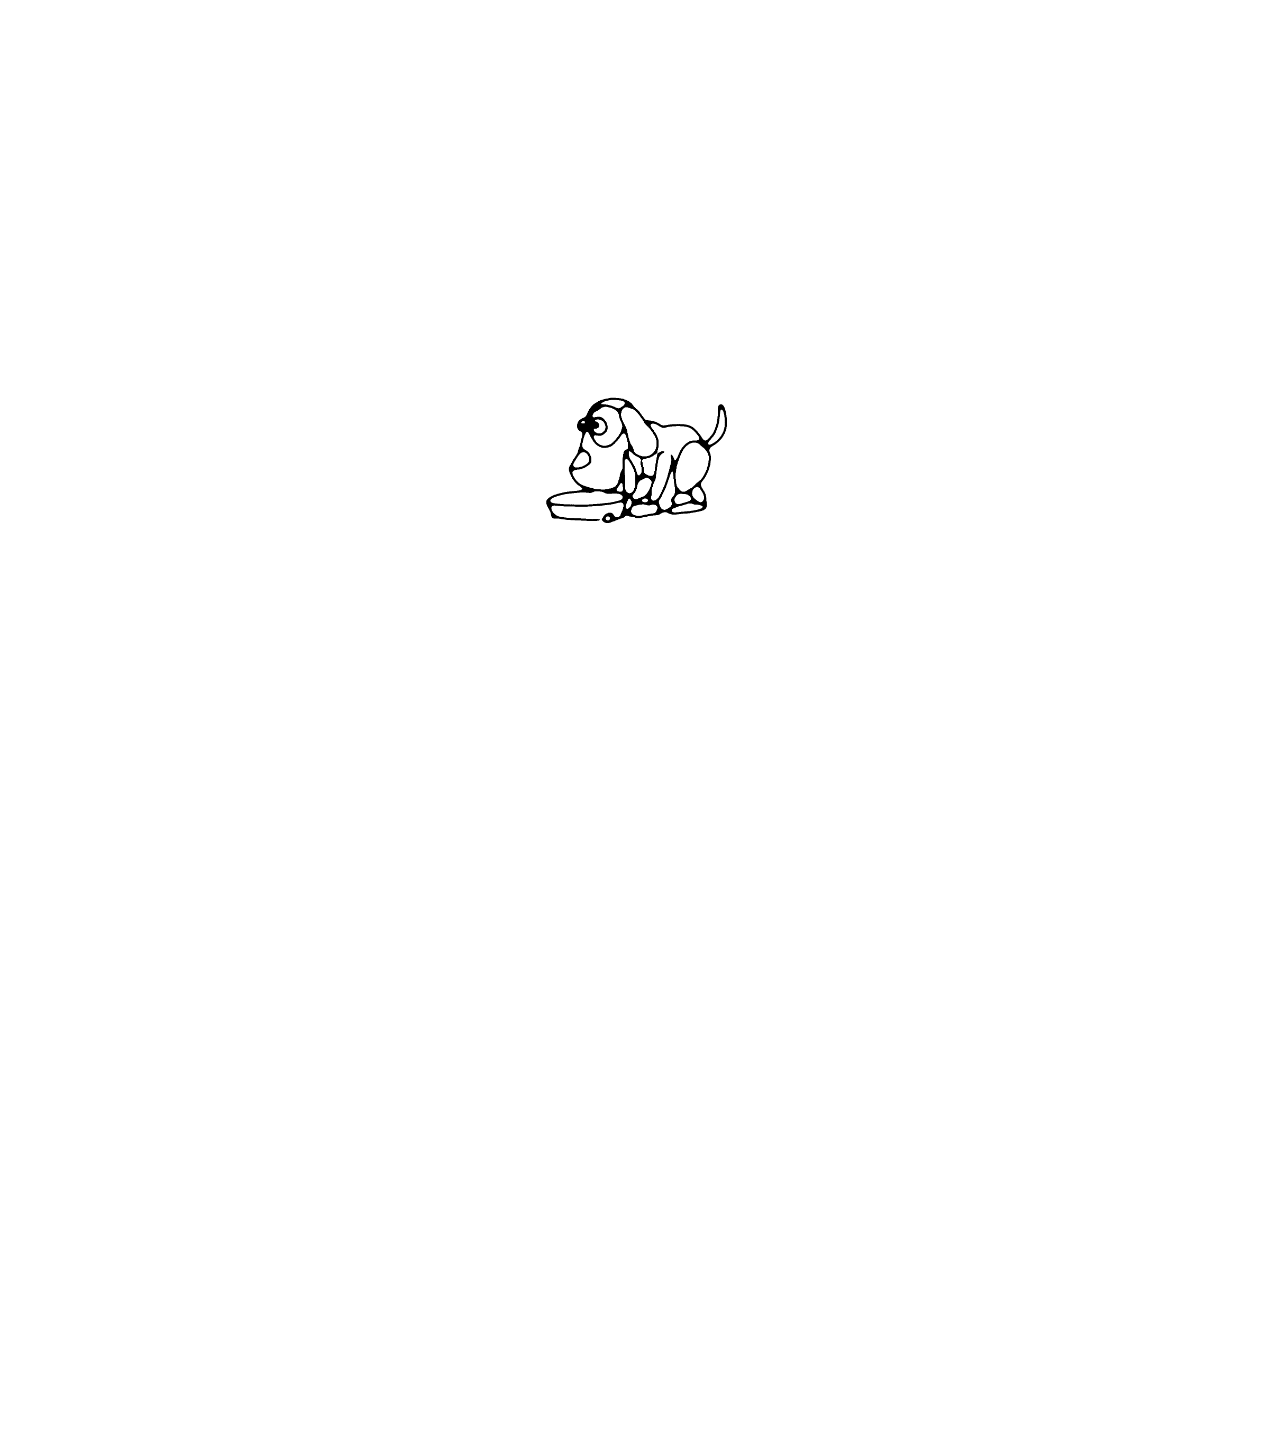
==== commit 048fffc8: "no break" ====
--- a/index.html
+++ b/index.html
@@ -131,7 +131,7 @@
         <img src="images/tpabf_03.png" alt="tpabf_03" height="200">
         <img src="images/tpabf_06.jpg" alt="tpabf_06" height="100">
         <img src="images/tpabf_07.png" alt="tpabf_07" height="150">
-        [2024] TPABF: Groovy Quote, Key Visual Design<br> <span class="title"> / Playground / </span> <a href="new york.html">[2023] where is new york</a>
+        [2024] TPABF: Groovy Quote, Key Visual Design <span class="title"> / Playground / </span> <a href="new york.html">[2023] where is new york</a>
         <br> <img src="images/2024_preloader_memory-tapes.gif" alt="2024_preloader_memory-tapes" height="50"> <br>
     </div>
 
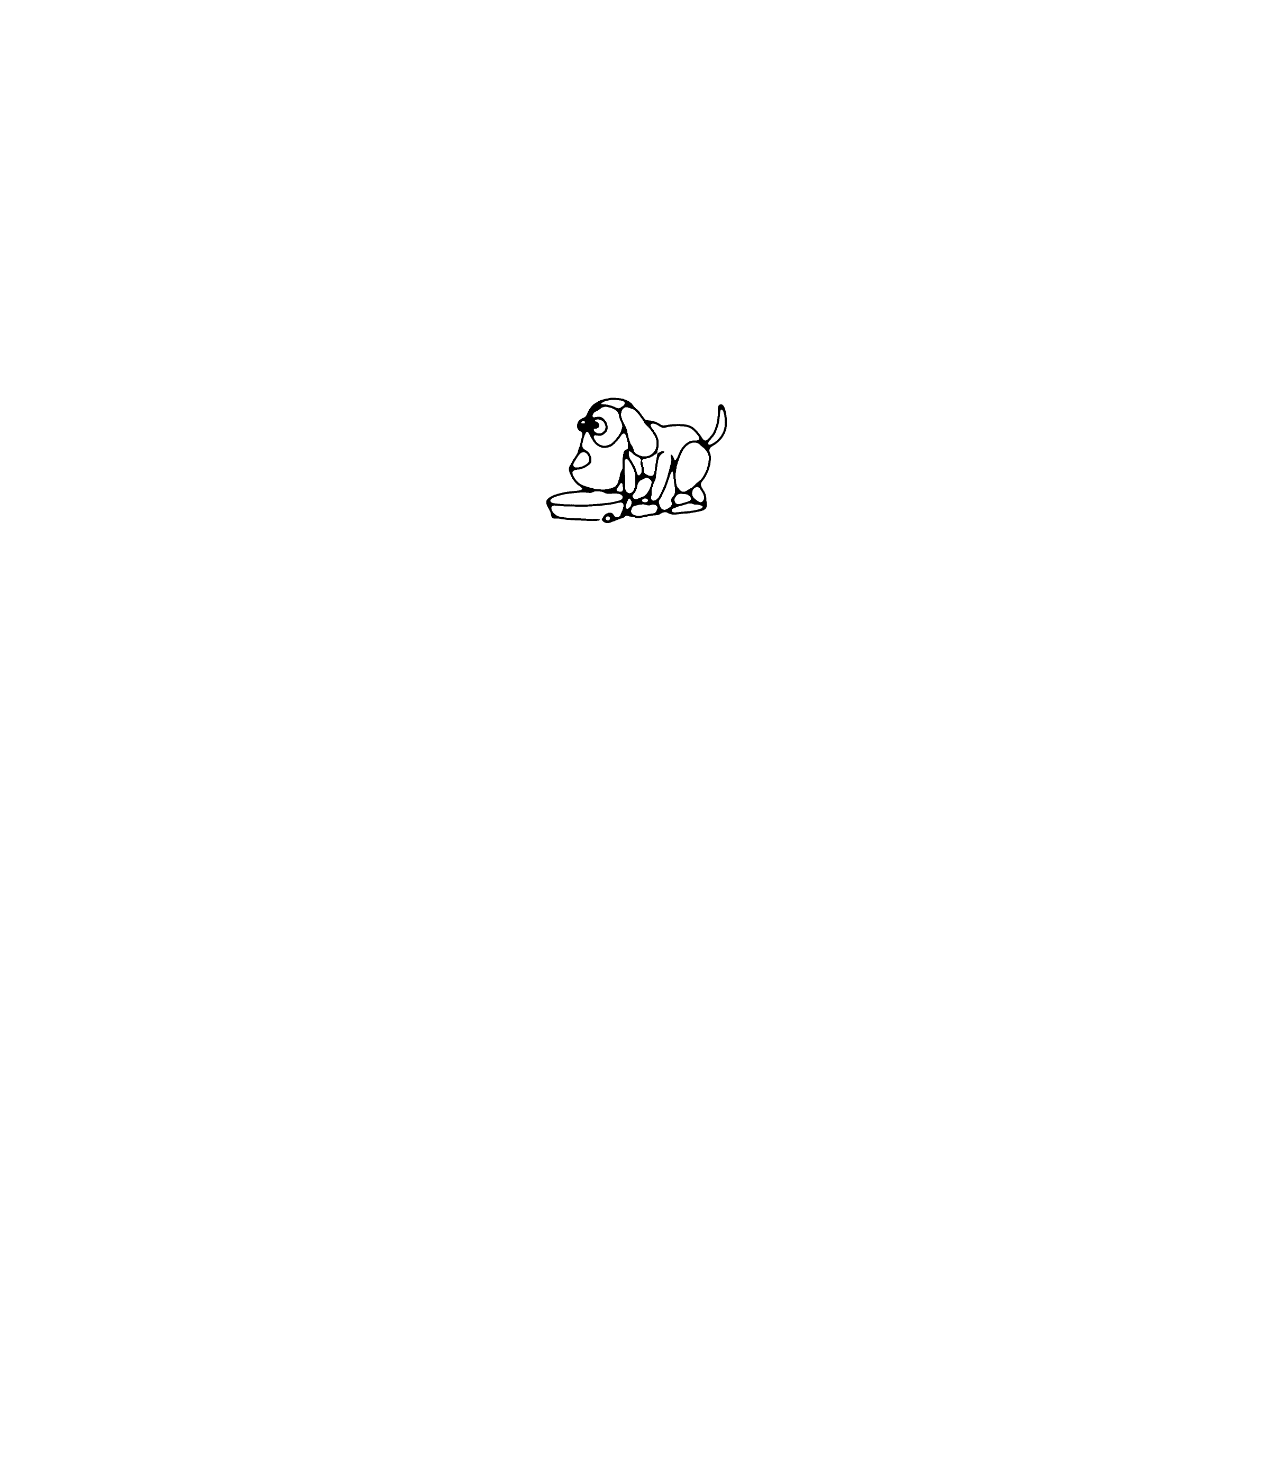
==== commit 4b7714cf: "new break" ====
--- a/index.html
+++ b/index.html
@@ -131,7 +131,7 @@
         <img src="images/tpabf_03.png" alt="tpabf_03" height="200">
         <img src="images/tpabf_06.jpg" alt="tpabf_06" height="100">
         <img src="images/tpabf_07.png" alt="tpabf_07" height="150">
-        [2024] TPABF: Groovy Quote, Key Visual Design <span class="title"> / Playground / </span> <a href="new york.html">[2023] where is new york</a>
+        [2024] TPABF: Groovy Quote, Key Visual Design <span class="title"> / Playground / </span> <a href="new york.html">[2023] where is new york</a><br>
         <br> <img src="images/2024_preloader_memory-tapes.gif" alt="2024_preloader_memory-tapes" height="50"> <br>
     </div>
 
